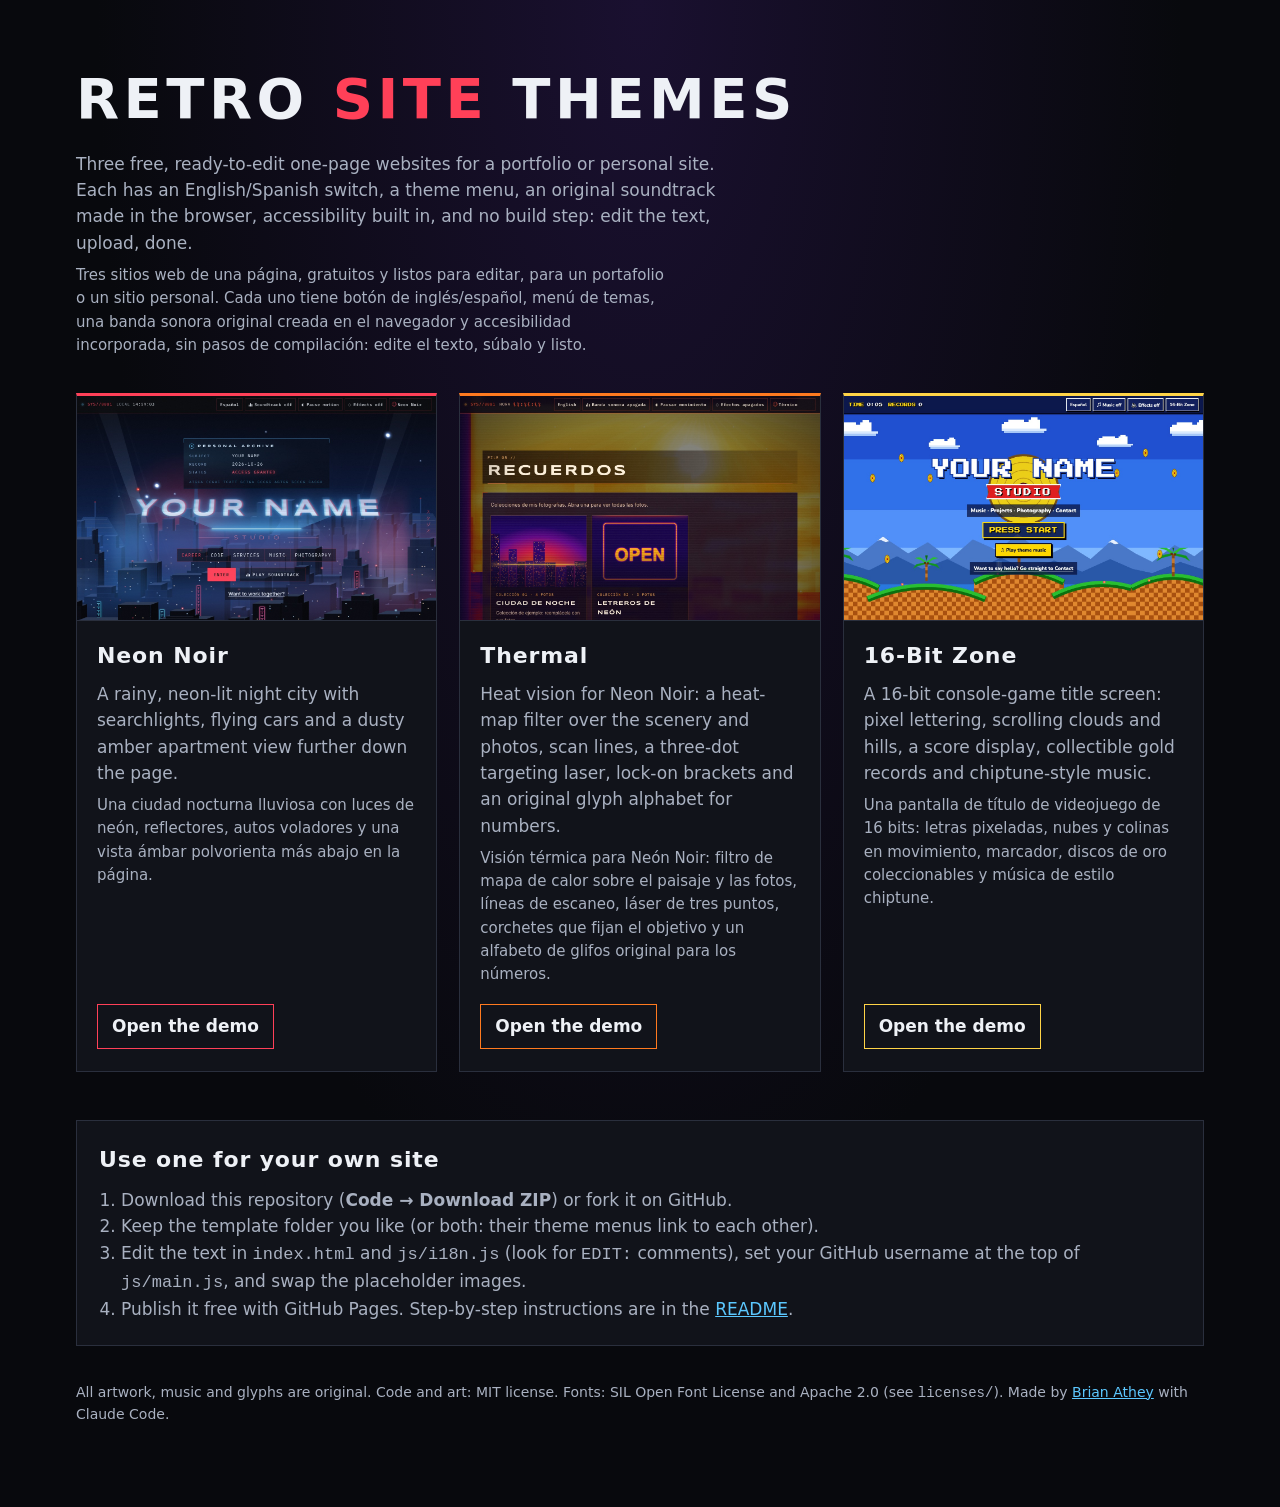
==== index.html @ d7a8a59e "Retro Site Themes: Neon Noir, Thermal and 16-Bit Zone one-page templates Ready-to-edit portfolio tem" ====
<!doctype html>
<html lang="en">
<head>
  <meta charset="utf-8">
  <meta name="viewport" content="width=device-width, initial-scale=1">
  <meta http-equiv="Content-Security-Policy" content="default-src 'self'; img-src 'self'; style-src 'unsafe-inline'; base-uri 'self'; form-action 'none'">
  <title>Retro Site Themes</title>
  <meta name="description" content="Three free, ready-to-edit one-page website templates: Neon Noir, Thermal and 16-Bit Zone. English and Spanish, no build step, original art.">
  <style>
    :root { --bg: #08090d; --card: #11131a; --line: #2a2f3d; --text: #eef1f6; --dim: #a9b1c1; --red: #ff4058; --blue: #5cc8ff; --gold: #ffd447; color-scheme: dark; }
    * { box-sizing: border-box; }
    body { margin: 0; background: radial-gradient(ellipse at top, #1a1030, var(--bg) 60%); color: var(--text); font: 17px/1.55 system-ui, -apple-system, "Segoe UI", sans-serif; }
    main { max-width: 1160px; margin: 0 auto; padding: 56px 16px 72px; }
    h1 { font-size: clamp(32px, 6vw, 56px); letter-spacing: .08em; margin: 0 0 8px; text-transform: uppercase; }
    h1 span { color: var(--red); }
    .lede { color: var(--dim); max-width: 62ch; margin: 0 0 8px; }
    .lede[lang="es"] { font-size: 15px; }
    .grid { list-style: none; padding: 0; margin: 36px 0 0; display: grid; gap: 22px; grid-template-columns: repeat(auto-fit, minmax(min(100%, 320px), 1fr)); }
    .card { background: var(--card); border: 1px solid var(--line); border-top: 3px solid var(--accent); display: flex; flex-direction: column; }
    .card img { display: block; width: 100%; height: auto; aspect-ratio: 16 / 10; object-fit: cover; object-position: top; border-bottom: 1px solid var(--line); }
    .body { padding: 18px 20px 22px; display: flex; flex-direction: column; gap: 8px; flex: 1; }
    h2 { margin: 0; font-size: 22px; letter-spacing: .04em; }
    .body p { margin: 0; color: var(--dim); }
    .body p[lang="es"] { font-size: 15px; }
    .links { margin-top: auto; padding-top: 10px; display: flex; flex-wrap: wrap; gap: 10px; }
    a.btn { display: inline-flex; align-items: center; min-height: 44px; padding: 8px 14px; border: 1px solid var(--accent); color: var(--text); text-decoration: none; font-weight: 600; }
    a.btn:hover, a.btn:focus-visible { background: color-mix(in srgb, var(--accent) 22%, transparent); }
    a:focus-visible { outline: 3px solid var(--blue); outline-offset: 2px; }
    .how { margin-top: 48px; padding: 22px; border: 1px solid var(--line); background: var(--card); }
    .how h2 { margin-bottom: 10px; }
    .how ol { margin: 0; padding-left: 1.3em; color: var(--dim); }
    .how a { color: var(--blue); }
    footer { margin-top: 36px; color: var(--dim); font-size: 14px; }
    footer a { color: var(--blue); }
  </style>
</head>
<body>
  <main>
    <h1>Retro <span>Site</span> Themes</h1>
    <p class="lede">Three free, ready-to-edit one-page websites for a portfolio or personal site. Each has an English/Spanish switch, a theme menu, an original soundtrack made in the browser, accessibility built in, and no build step: edit the text, upload, done.</p>
    <p class="lede" lang="es">Tres sitios web de una página, gratuitos y listos para editar, para un portafolio o un sitio personal. Cada uno tiene botón de inglés/español, menú de temas, una banda sonora original creada en el navegador y accesibilidad incorporada, sin pasos de compilación: edite el texto, súbalo y listo.</p>

    <ul class="grid">
      <li class="card" style="--accent: var(--red)">
        <img src="screenshots/noir.jpg" width="1280" height="900" alt="Neon Noir template: a glowing name over a rainy neon night city with searchlights">
        <div class="body">
          <h2>Neon Noir</h2>
          <p>A rainy, neon-lit night city with searchlights, flying cars and a dusty amber apartment view further down the page.</p>
          <p lang="es">Una ciudad nocturna lluviosa con luces de neón, reflectores, autos voladores y una vista ámbar polvorienta más abajo en la página.</p>
          <div class="links"><a class="btn" href="neon-noir/">Open the demo</a></div>
        </div>
      </li>
      <li class="card" style="--accent: #ff7a1f">
        <img src="screenshots/thermal.jpg" width="1280" height="900" alt="Thermal theme: the same site seen in heat vision, with scan lines, glyph numerals and a wrist readout">
        <div class="body">
          <h2>Thermal</h2>
          <p>Heat vision for Neon Noir: a heat-map filter over the scenery and photos, scan lines, a three-dot targeting laser, lock-on brackets and an original glyph alphabet for numbers.</p>
          <p lang="es">Visión térmica para Neón Noir: filtro de mapa de calor sobre el paisaje y las fotos, líneas de escaneo, láser de tres puntos, corchetes que fijan el objetivo y un alfabeto de glifos original para los números.</p>
          <div class="links"><a class="btn" href="neon-noir/?theme=thermal">Open the demo</a></div>
        </div>
      </li>
      <li class="card" style="--accent: var(--gold)">
        <img src="screenshots/16-bit-zone.jpg" width="1280" height="900" alt="16-Bit Zone template: pixel title screen with clouds, mountains, palm trees and checkered hills">
        <div class="body">
          <h2>16-Bit Zone</h2>
          <p>A 16-bit console-game title screen: pixel lettering, scrolling clouds and hills, a score display, collectible gold records and chiptune-style music.</p>
          <p lang="es">Una pantalla de título de videojuego de 16 bits: letras pixeladas, nubes y colinas en movimiento, marcador, discos de oro coleccionables y música de estilo chiptune.</p>
          <div class="links"><a class="btn" href="16-bit-zone/">Open the demo</a></div>
        </div>
      </li>
    </ul>

    <section class="how" aria-labelledby="how-title">
      <h2 id="how-title">Use one for your own site</h2>
      <ol>
        <li>Download this repository (<strong>Code → Download ZIP</strong>) or fork it on GitHub.</li>
        <li>Keep the template folder you like (or both: their theme menus link to each other).</li>
        <li>Edit the text in <code>index.html</code> and <code>js/i18n.js</code> (look for <code>EDIT:</code> comments), set your GitHub username at the top of <code>js/main.js</code>, and swap the placeholder images.</li>
        <li>Publish it free with GitHub Pages. Step-by-step instructions are in the <a href="https://github.com/bri-an-pmp/retro-site-themes#readme">README</a>.</li>
      </ol>
    </section>

    <footer>
      <p>All artwork, music and glyphs are original. Code and art: MIT license. Fonts: SIL Open Font License and Apache 2.0 (see <code>licenses/</code>). Made by <a href="https://brianathey.studio">Brian Athey</a> with Claude Code.</p>
    </footer>
  </main>
</body>
</html>
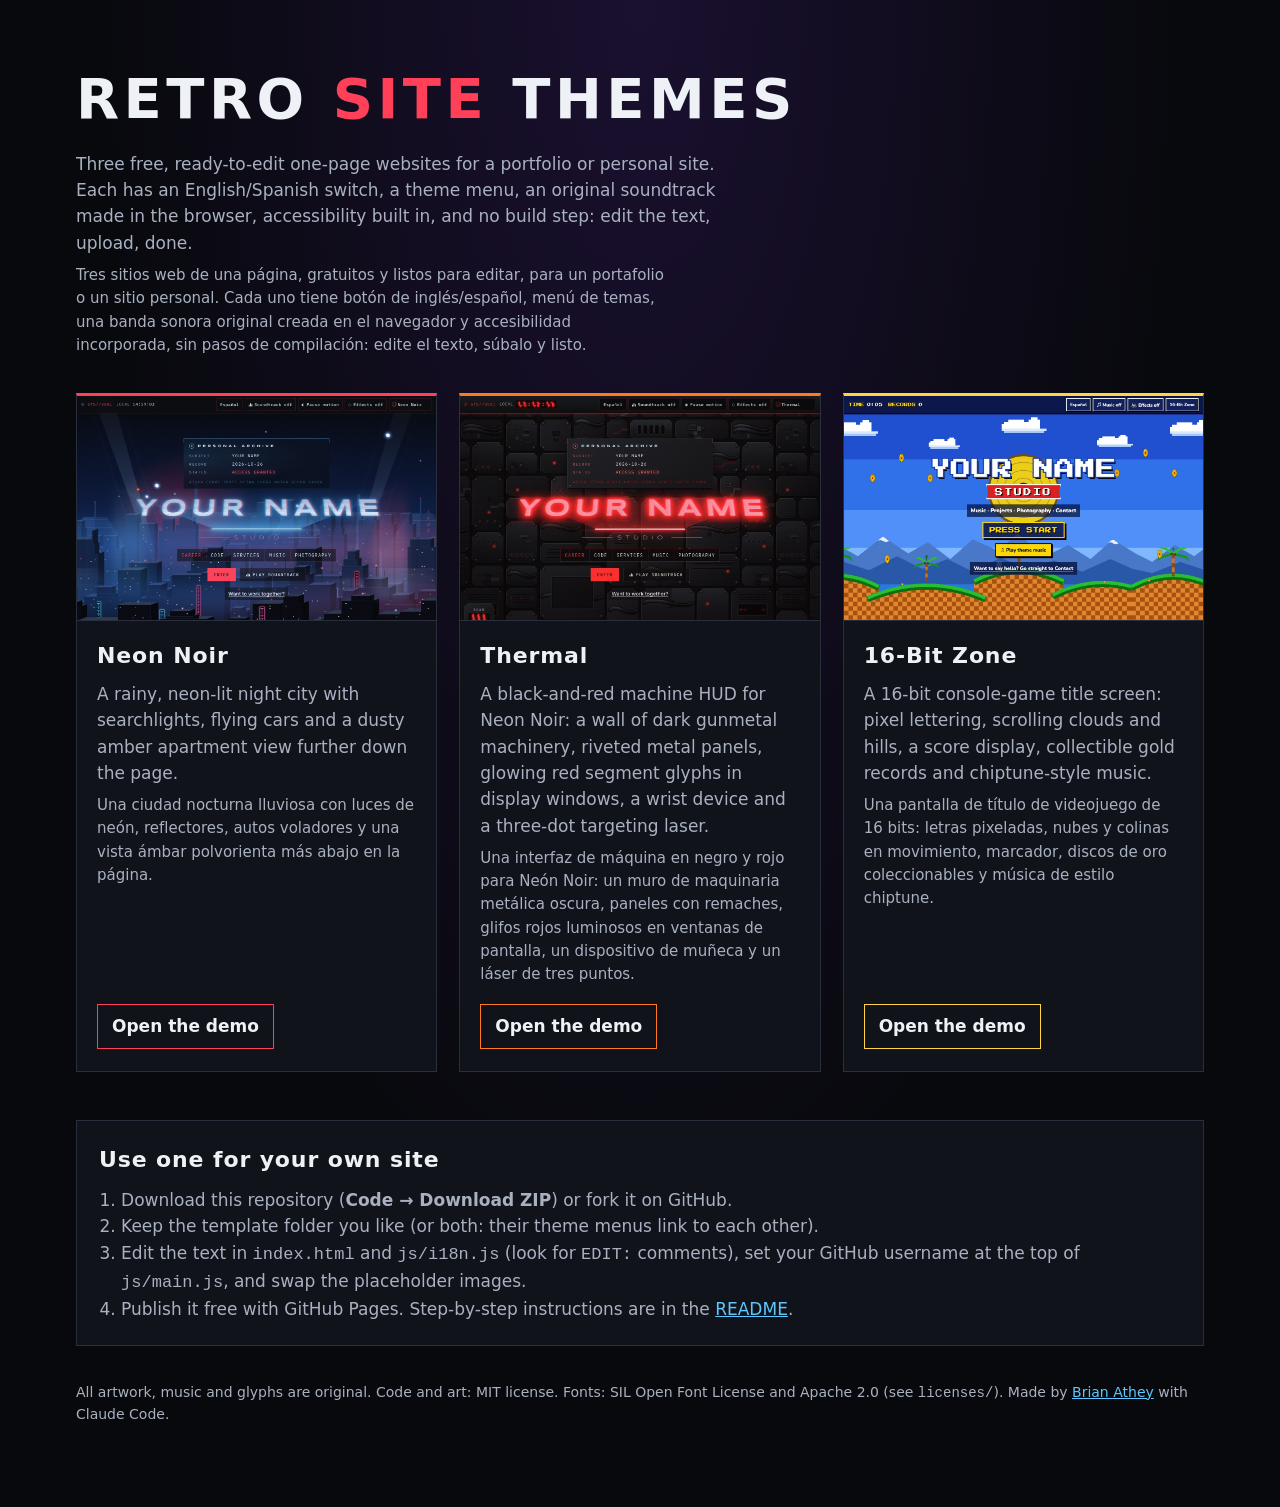
==== commit f55bf13d: "Thermal redesigned as a black and red machine HUD (machine background generator, riveted panels, red" ====
--- a/index.html
+++ b/index.html
@@ -51,11 +51,11 @@
         </div>
       </li>
       <li class="card" style="--accent: #ff7a1f">
-        <img src="screenshots/thermal.jpg" width="1280" height="900" alt="Thermal theme: the same site seen in heat vision, with scan lines, glyph numerals and a wrist readout">
+        <img src="screenshots/thermal.jpg" width="1280" height="900" alt="Thermal theme: the same site as a black and red machine display, with riveted panels, red glyphs and a wrist device">
         <div class="body">
           <h2>Thermal</h2>
-          <p>Heat vision for Neon Noir: a heat-map filter over the scenery and photos, scan lines, a three-dot targeting laser, lock-on brackets and an original glyph alphabet for numbers.</p>
-          <p lang="es">Visión térmica para Neón Noir: filtro de mapa de calor sobre el paisaje y las fotos, líneas de escaneo, láser de tres puntos, corchetes que fijan el objetivo y un alfabeto de glifos original para los números.</p>
+          <p>A black-and-red machine HUD for Neon Noir: a wall of dark gunmetal machinery, riveted metal panels, glowing red segment glyphs in display windows, a wrist device and a three-dot targeting laser.</p>
+          <p lang="es">Una interfaz de máquina en negro y rojo para Neón Noir: un muro de maquinaria metálica oscura, paneles con remaches, glifos rojos luminosos en ventanas de pantalla, un dispositivo de muñeca y un láser de tres puntos.</p>
           <div class="links"><a class="btn" href="neon-noir/?theme=thermal">Open the demo</a></div>
         </div>
       </li>
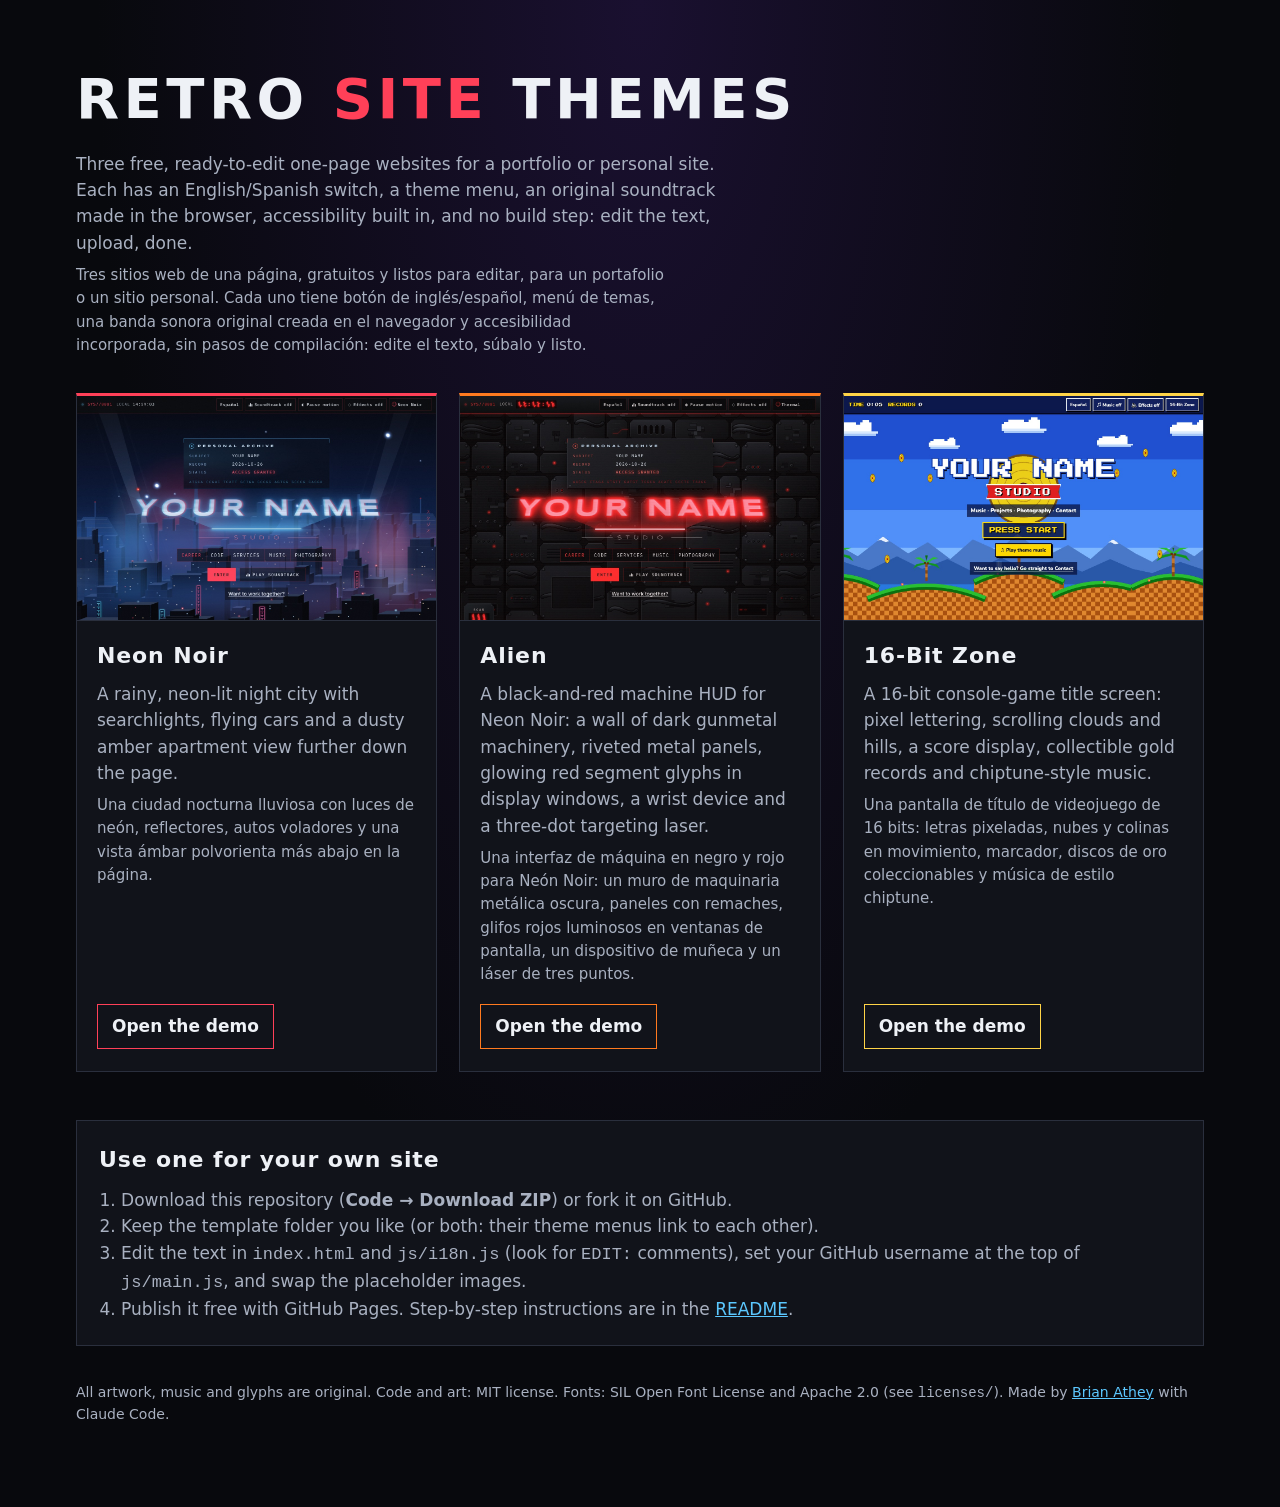
==== commit 16a9a34a: "Rename the Thermal theme to Alien; ?theme=thermal links still work Co-Authored-By: Claude Opus 5.5 <" ====
--- a/index.html
+++ b/index.html
@@ -5,7 +5,7 @@
   <meta name="viewport" content="width=device-width, initial-scale=1">
   <meta http-equiv="Content-Security-Policy" content="default-src 'self'; img-src 'self'; style-src 'unsafe-inline'; base-uri 'self'; form-action 'none'">
   <title>Retro Site Themes</title>
-  <meta name="description" content="Three free, ready-to-edit one-page website templates: Neon Noir, Thermal and 16-Bit Zone. English and Spanish, no build step, original art.">
+  <meta name="description" content="Three free, ready-to-edit one-page website templates: Neon Noir, Alien and 16-Bit Zone. English and Spanish, no build step, original art.">
   <style>
     :root { --bg: #08090d; --card: #11131a; --line: #2a2f3d; --text: #eef1f6; --dim: #a9b1c1; --red: #ff4058; --blue: #5cc8ff; --gold: #ffd447; color-scheme: dark; }
     * { box-sizing: border-box; }
@@ -51,12 +51,12 @@
         </div>
       </li>
       <li class="card" style="--accent: #ff7a1f">
-        <img src="screenshots/thermal.jpg" width="1280" height="900" alt="Thermal theme: the same site as a black and red machine display, with riveted panels, red glyphs and a wrist device">
+        <img src="screenshots/alien.jpg" width="1280" height="900" alt="Alien theme: the same site as a black and red machine display, with riveted panels, red glyphs and a wrist device">
         <div class="body">
-          <h2>Thermal</h2>
+          <h2>Alien</h2>
           <p>A black-and-red machine HUD for Neon Noir: a wall of dark gunmetal machinery, riveted metal panels, glowing red segment glyphs in display windows, a wrist device and a three-dot targeting laser.</p>
           <p lang="es">Una interfaz de máquina en negro y rojo para Neón Noir: un muro de maquinaria metálica oscura, paneles con remaches, glifos rojos luminosos en ventanas de pantalla, un dispositivo de muñeca y un láser de tres puntos.</p>
-          <div class="links"><a class="btn" href="neon-noir/?theme=thermal">Open the demo</a></div>
+          <div class="links"><a class="btn" href="neon-noir/?theme=alien">Open the demo</a></div>
         </div>
       </li>
       <li class="card" style="--accent: var(--gold)">
